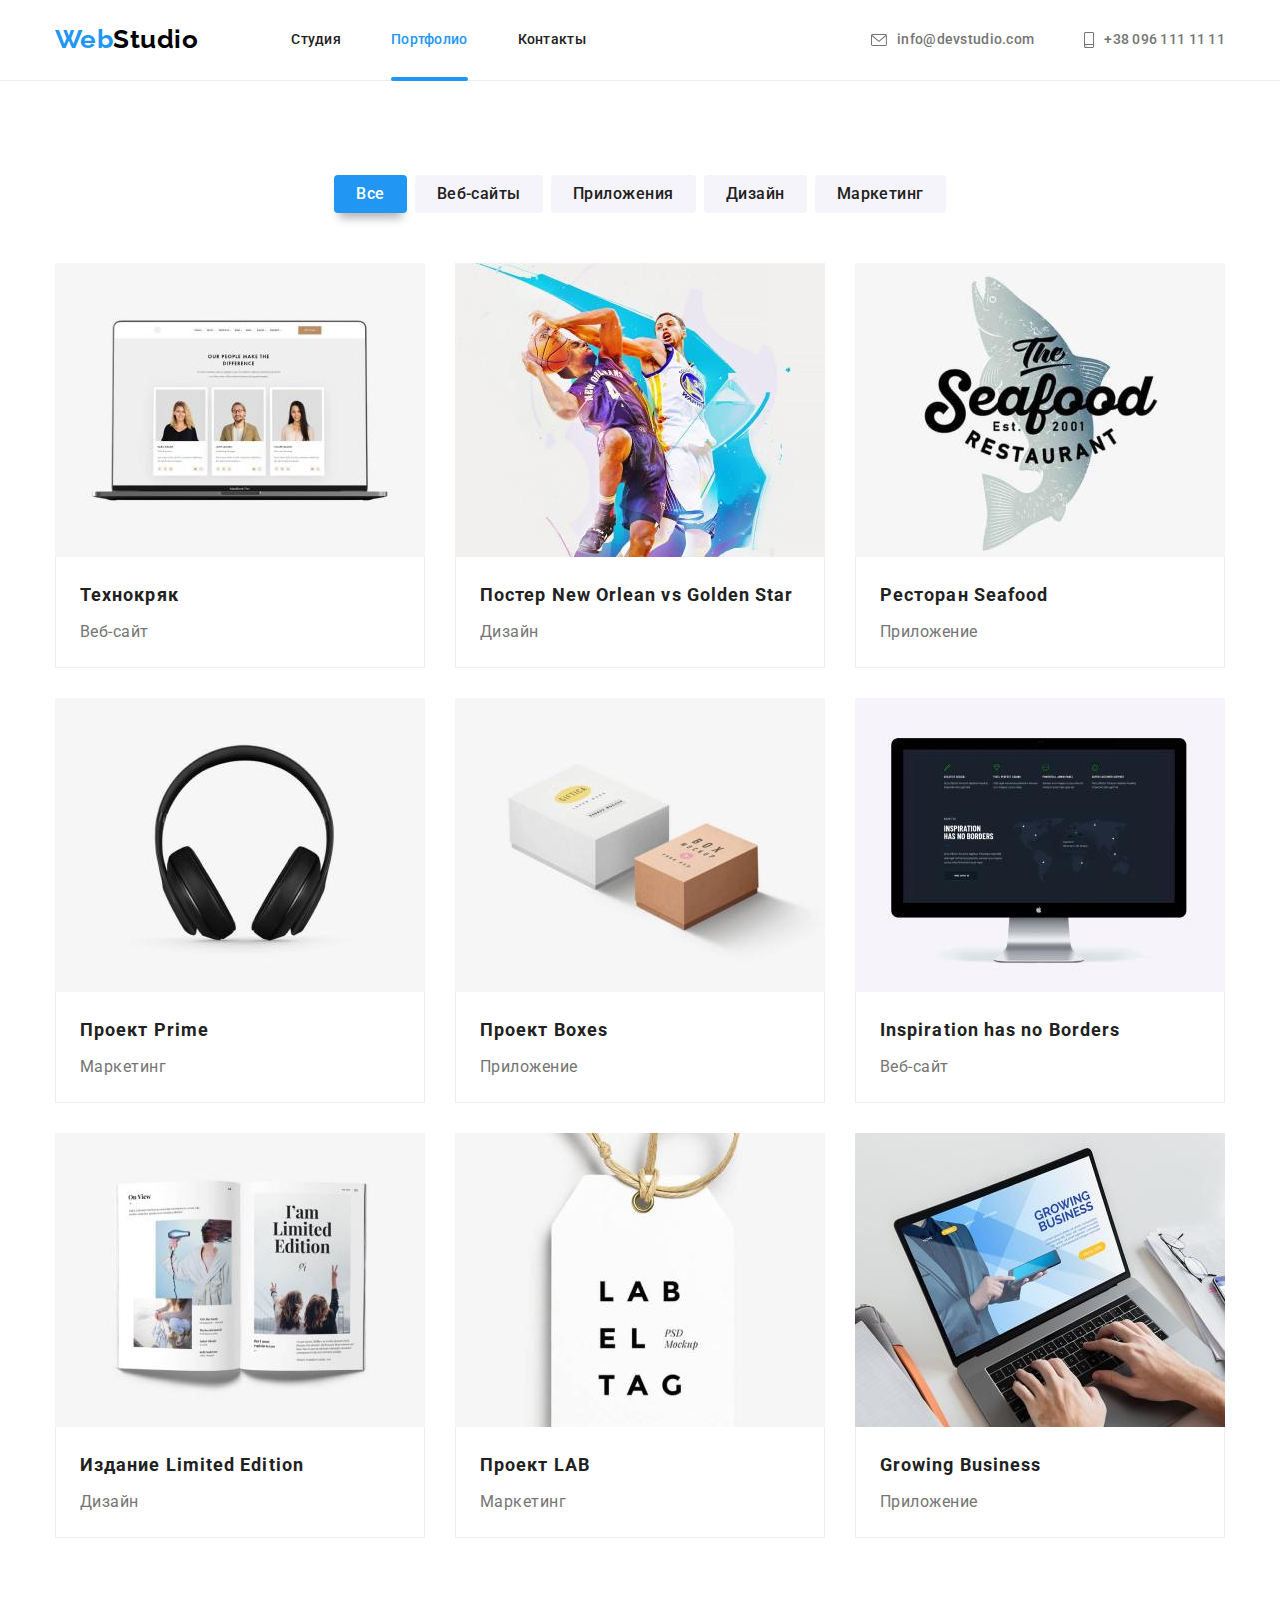
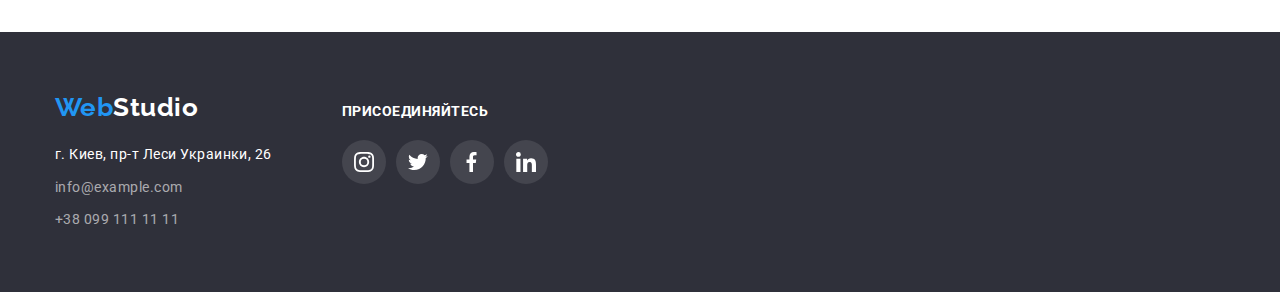
==== portfolio.html @ deb9dfd9 "№6-ДЗ" ====
<!DOCTYPE html>
<html lang="ru">
<head>
    <meta charset="UTF-8">
    <meta http-equiv="X-UA-Compatible" content="IE=edge">
    <meta name="viewport" content="width=device-width, initial-scale=1.0">
    <title>Портфолио</title>
    <link rel="preconnect" href="https://fonts.googleapis.com">
    <link rel="preconnect" href="https://fonts.gstatic.com" crossorigin>
    <link 
        href="https://fonts.googleapis.com/css2?family=Raleway:wght@700&family=Roboto:wght@400;500;700;900&display=swap"
        rel="stylesheet">
    <link rel="stylesheet" href="https://cdnjs.cloudflare.com/ajax/libs/modern-normalize/1.1.0/modern-normalize.min.css">     
    <link rel="stylesheet" href="./css/styles.css">
</head>
<body>
    <!--1 блок - логотип, посилання-->
    
    <header class="header">
        <div class="container header-container">
            <nav class="header-navigation">
                <a class="header-logo link" href="/"><span class="colortext-web"> Web</span>Studio</a>
                <ul class="header-list list">
                    <li class="header-item"><a href="./index.html" class="header-link link">Студия</a></li>
                    <li class="header-item"><a href="./portfolio.html" class="header-link link current">Портфолио</a></li>
                    <li class="header-item"><a href="/" class="header-link link">Контакты</a></li>
                </ul>
            </nav>
        <div class="header-tel-mail">
            <ul class="header-list list">
                <li class="header-item icon">
                    <a href="mailto:info@devstudio.com" class="header-mail link">
                        <svg class="header-icon" width="16px" height="12px">
                            <use href="./images/sprite.svg#icon-envelope" class="envelop"></use>
                        </svg> info@devstudio.com</a>
                </li>
                <li class="header-item icon">
                    <a href="tel:+380961111111" class="header-tel link">
                        <svg class="header-icon" width="10px" height="16px">
                            <use href="./images/sprite.svg#icon-smartphone"></use>
                        </svg>+38 096 111 11 11</a>
                </li>
            </ul>
        </div>
        </div>
    </header>
    

    <!-- основний блок -->
    <main class="main">
        <section class="mainhero section"> 
            <div class="container">
            <h1 hidden>НАБОР ПРОЕКТОВ</h1>
                <ul class="mainhero-listbtn list">
                    <li class="mainhero-item"><button class="mainhero-btn current" type="button">Все</button></li>
                    <li class="mainhero-item"><button class="mainhero-btn" type="button">Веб-сайты</button></li>
                    <li class="mainhero-item"><button class="mainhero-btn" type="button">Приложения</button></li>
                    <li class="mainhero-item"><button class="mainhero-btn" type="button">Дизайн</button></li>
                    <li class="mainhero-item"><button class="mainhero-btn" type="button">Маркетинг</button></li>
                </ul>
            <ul class="mainhero-list list">
                <li  class="mainhero-pictures "><a href="" class="mainhero-card link">
                    <div class="mainhero-animation">
                        <img src="./images/3-img1.jpg" alt="Технокряк" width="370" height="294">
                        <p class="mainhero-lorem-text">Технокряк это современная площадка распространения коронавируса. Компании используют эту платформу для цифрового
                        шпионажа и атак на защищённые сервера конкурентов.</p>
                    </div>
                    <div class="mainhero-name">
                        <h2 class="mainhero-title">Технокряк</h2>
                        <p class="mainhero-text">Веб-сайт</p>
                    </div></a>
                </li>
                <li class="mainhero-pictures"><a href="" class="mainhero-card link">
                   <div class="mainhero-animation">
                        <img src="./images/3-img2.jpg" alt="Игра в баскетбол" width="370" height="294">
                        <p class="mainhero-lorem-text">Технокряк это современная площадка распространения коронавируса. Компании используют эту платформу для цифрового
                        шпионажа и атак на защищённые сервера конкурентов.</p>
                    </div>
                    <div class="mainhero-name">
                        <h2 class="mainhero-title" lang="en">Постер New Orlean vs Golden Star</h2>
                        <p class="mainhero-text">Дизайн</p>
                    </div></a>
                </li>
                <li class="mainhero-pictures"><a href="" class="mainhero-card link">
                    <div class="mainhero-animation">
                        <img src="./images/3-img3.jpg" alt="логотип ресторана" width="370" height="294">
                          <p class="mainhero-lorem-text">Технокряк это современная площадка распространения коронавируса. Компании используют эту платформу для цифрового
                        шпионажа и атак на защищённые сервера конкурентов.</p>
                        </div>
                    <div class="mainhero-name">
                        <h2 class="mainhero-title" lang="en">Ресторан Seafood</h2>
                        <p class="mainhero-text">Приложение</p>
                    </div></a>
                </li>
                <li class="mainhero-pictures"><a href="" class="mainhero-card link">
                   <div class="mainhero-animation">
                    <img src="./images/3-img4.jpg" alt="Наушники" width="370" height="294">
                    <p class="mainhero-lorem-text">Технокряк это современная площадка распространения коронавируса. Компании используют эту
                        платформу для цифрового шпионажа и атак на защищённые сервера конкурентов.</p>
                </div>
                    <div class="mainhero-name">
                        <h2 class="mainhero-title" lang="en">Проект Prime</h2>
                        <p class="mainhero-text">Маркетинг</p>
                    </div></a>
                </li>
                <li class="mainhero-pictures"><a href="" class="mainhero-card link">
                   <div class="mainhero-animation">
                        <img src="./images/3-img5.jpg" alt="две коробки" width="370" height="294">
                        <p class="mainhero-lorem-text">Технокряк это современная площадка распространения коронавируса. Компании используют эту платформу для цифрового
                        шпионажа и атак на защищённые сервера конкурентов.</p>
                    </div>
                    <div class="mainhero-name">
                        <h2 class="mainhero-title" lang="en">Проект Boxes</h2>
                        <p class="mainhero-text">Приложение</p>
                    </div></a>
                </li>
                <li class="mainhero-pictures"><a href="" class="mainhero-card link">
                   <div class="mainhero-animation">
                        <img src="./images/3-img6.jpg" alt="екран компьютера" width="370" height="294">
                        <p class="mainhero-lorem-text">Технокряк это современная площадка распространения коронавируса. Компании используют эту платформу для цифрового
                        шпионажа и атак на защищённые сервера конкурентов.</p>
                    </div>
                    <div class="mainhero-name">
                        <h2 class="mainhero-title" lang="en">Inspiration has no Borders</h2>
                        <p class="mainhero-text">Веб-сайт</p>
                    </div></a>
                </li>
                <li class="mainhero-pictures"><a href="" class="mainhero-card link">
                   <div class="mainhero-animation">
                        <img src="./images/3-img7.jpg" alt="книга" width="370" height="294">
                        <p class="mainhero-lorem-text">Технокряк это современная площадка распространения коронавируса. Компании используют эту платформу для цифрового
                        шпионажа и атак на защищённые сервера конкурентов.</p>
                    </div>
                    <div class="mainhero-name">
                        <h2 class="mainhero-title" lang="en">Издание Limited Edition</h2>
                        <p class="mainhero-text">Дизайн</p>
                    </div></a>
                </li>
                <li class="mainhero-pictures"><a href="" class="mainhero-card link">
                   <div class="mainhero-animation">
                        <img src="./images/3-img8.jpg" alt="логотип проекта" width="370" height="294">
                        <p class="mainhero-lorem-text">Технокряк это современная площадка распространения коронавируса. Компании используют эту платформу для цифрового
                        шпионажа и атак на защищённые сервера конкурентов.</p>
                    </div>
                    <div class="mainhero-name">
                        <h2 class="mainhero-title" lang="en">Проект LAB</h2>
                        <p class="mainhero-text">Маркетинг</p>
                    </div></a>
                </li>
                <li class="mainhero-pictures"><a href="" class="mainhero-card link">
                   <div class="mainhero-animation">
                        <img src="./images/3-img9.jpg" alt="работа за ноутбуком" width="370" height="294">
                        <p class="mainhero-lorem-text">Технокряк это современная площадка распространения коронавируса. Компании используют эту платформу для цифрового
                        шпионажа и атак на защищённые сервера конкурентов.</p>
                    </div>
                    <div class="mainhero-name">
                        <h2 class="mainhero-title" lang="en">Growing Business</h2>
                        <p class="mainhero-text">Приложение</p>
                    </div></a>
                </li>
            </ul>
            </div>
        </section>
    </main>

    <!--Подвал-->
<footer class="footer">
    <div class="container pulse">
        <div class="footer-boxlogo">
            <a class="footer-logo link" href="/"><span class="colortext-web"> Web</span>Studio</a>
            <address class="footer-adress">
                <ul class="footer-list list">
                    <li class="footer-item link"><a href="https://goo.gl/maps/DAEXvJHMG6pkdcDC8" target="_blank"
                            rel="noopener noreferrer" class="footer-map link">г. Киев, пр-т Леси Украинки, 26</a></li>
                    <li class="footer-item link"><a href="mailto:info@example.com"
                            class="footer-mail link">info@example.com</a></li>
                    <li class="footer-item link"><a href="tel:+380991111111" class="footer-tel link">+38 099 111 11
                            11</a></li>
                </ul>
            </address>
        </div>
        <div class="footer-icon">
            <p class="footer-third-title">ПРИСОЕДИНЯЙТЕСЬ</p>
            <ul class="footer-list-icon list">
                <li class="footer-item-icon "><a href="" class="footer-social">
                    <svg class="social-icon" width="20px" height="20px">
                        <use href="./images/sprite.svg#icon-instagram-2"></use>
                  </svg></a>
                </li>
                <li class="footer-item-icon "><a href="" class="footer-social">
                     <svg class="social-icon" width="20px" height="20px">
                        <use href="./images/sprite.svg#icon-twitter"></use>
                      </svg></a>
                </li>
                <li class="footer-item-icon "><a href="" class="footer-social">
                     <svg class="social-icon" width="20px" height="20px">
                        <use href="./images/sprite.svg#icon-facebook"></use>
                     </svg></a>
                  </li>
                 <li class=" footer-item-icon "><a href="" class=" footer-social">
                      <svg class="social-icon" width="20px" height="20px">
                        <use href="./images/sprite.svg#icon-linkedin-1"></use>
                    </svg></a>
                </li>
            </ul>
        </div>
    </div>
</footer>
</body>
</html>
---- css/styles.css ----
html {
  box-sizing: border-box;
}
*,
*::after,
*::before {
  box-sizing: inherit;
}

:root {
  --white-color: #ffffff;
  --white-light-color: #f5f4fa;
  --white-middle-color: 1px solid #eeeeee;

  --black-color: #000000;
  --black-light-color: #212121;
  --black-shadow-color: rgba(0, 0, 0, 0.15);
  --black-blue-color: #2f303a;

  --grey-color: #757575;
  --grey-light-color: rgba(255, 255, 255, 0.6);
  --grey-muddy-color: rgba(175, 177, 184, 1);
  --grey-black-color: 0px 1px 3px rgba(0, 0, 0, 0.12),
    0px 1px 1px rgba(0, 0, 0, 0.14), 0px 2px 1px rgba(0, 0, 0, 0.2);
  --grey-middle-color: 1px solid #ececec;
  --grey-html-color: #e5e5e5;

  --blue-light-color: #2196f3;
}

body {
  margin: auto;
  font-family: "Roboto", sans-serif;
  letter-spacing: 0.03em;
  background-color: var(--white-color);
  color: var(--grey-color);
}

h1,
h2,
h3,
h4,
h5,
h6,
p {
  margin: 0px;
}
ul {
  margin: 0px;
  padding: 0px;
}
img {
  display: block;
  max-width: 100%;
  height: auto;
}

.container {
  margin-left: auto;
  margin-right: auto;
  width: 1200px;
  padding-left: 15px;
  padding-right: 15px;
}
.section {
  padding-top: 94px;
  padding-bottom: 94px;
}
.list {
  padding: 0px;
  margin: 0px;
  list-style: none;
}

.link {
  text-decoration: none;
}

/*-----1 блок - логотип, посилання------*/
.header {
  margin-left: auto;
  margin-right: auto;
  border-bottom: var(--grey-middle-color);
}

.header-logo,
.footer-logo {
  font-family: "Raleway", sans-serif;
  font-style: normal;
  font-weight: 700;
  font-size: 26px;
  line-height: 1.19;
}

.header-logo {
  display: inline-block;
  padding-top: 24px;
  padding-bottom: 25px;
  margin-right: 93px;
  color: var(--black-color);
}

.header-item {
  margin-right: 50px;
}
.header-item:last-child {
  margin-right: 0px;
}
.colortext-web {
  color: var(--blue-light-color);
}
.header-navigation {
  display: flex;
  align-items: center;
}
.header-list {
  display: flex;
  align-items: center;
}
.header-container {
  display: flex;
  align-items: center;
}
.header-tel-mail {
  margin-left: auto;
}
.header-link {
  display: inline-block;
  padding-top: 32px;
  padding-bottom: 32px;
  font-weight: 500;
  font-size: 14px;
  line-height: 1.14;
  letter-spacing: 0.02em;
  color: var(--black-light-color);
  transition-property: color;
  transition-duration: 250ms;
  transition-timing-function: cubic-bezier(0.4, 0, 0.2, 1);
}
.header-icon {
  margin-right: 10px;
  fill: currentColor;
}
.icon:hover,
.icon:focus {
  fill: var(--blue-light-color);
}

.header-mail {
  display: flex;
  align-items: center;
}

.header-mail,
.header-tel {
  display: flex;
  padding-top: 32px;
  padding-bottom: 32px;
  font-weight: 500;
  font-size: 14px;
  line-height: 1.14;
  letter-spacing: 0.02em;
  color: var(--grey-color);
  transition-property: color;
  transition-duration: 250ms;
  transition-timing-function: cubic-bezier(0.4, 0, 0.2, 1);
}
.header-link:hover,
.header-link:focus,
.header-mail:hover,
.header-mail:focus,
.header-tel:hover,
.header-tel:focus,
.footer-map:hover,
.footer-map:focus,
.footer-mail:hover,
.footer-mail:focus,
.footer-tel:hover,
.footer-tel:focus {
  color: var(--blue-light-color);
}

.header-link {
  position: relative;
}
.header-link.current {
  color: var(--blue-light-color);
}
.header-link.current::after {
  transform: scale(1);
  background: var(--blue-light-color);
}
.header-link::after {
  content: "";
  position: absolute;
  width: 100%;
  height: 4px;
  left: 0;
  bottom: -1px;
  background: 0;
  border-radius: 2px;
  transform: scale(0);

  transition-property: background, transform;
  transition-duration: 250ms;
  transition-timing-function: cubic-bezier(0.4, 0, 0.2, 1);
}
.header-link:hover::after {
  transform: scale(1);
  background: var(--blue-light-color);
}
/*----------Oсновний блок------------*/
.hero {
  text-align: center;
}
.hero-title {
  margin-left: auto;
  margin-right: auto;
  margin-bottom: 30px;
  width: 696px;
  height: 120px;
  font-weight: 900;
  font-size: 44px;
  line-height: 1.36;
  letter-spacing: 0.06em;
  text-transform: uppercase;
  color: var(--white-color);
}
.hero-btn {
  display: inline-block;
  padding: 10px 32px;
  font-weight: 500;
  font-size: 16px;
  line-height: 1.87;
  align-items: center;
  letter-spacing: 0.06em;
  color: var(--white-color);
  background: var(--blue-light-color);
  border: 0px;
  border-radius: 4px;

  transition-property: background, box-shadow;
  transition-duration: 250ms;
  transition-timing-function: cubic-bezier(0.4, 0, 0.2, 1);
}
.hero-btn:hover,
.hero-btn:focus {
  background: rgb(29, 125, 204);
  box-shadow: 0px 4px 4px rgba(0, 0, 0, 0.15);
}

.hero-btn,
.mainhero-btn,
.modal-exit {
  cursor: pointer;
}

.hero {
  max-width: 1600px;
  height: 600px;
  padding-top: 200px;
  padding-bottom: 200px;
  margin-left: auto;
  margin-right: auto;
  margin-bottom: 0px;
  background-color: var(--black-blue-color);
  background-image: linear-gradient(
      to right,
      rgba(47, 48, 58, 0.4),
      rgba(47, 48, 58, 0.4)
    ),
    url(../images/0-Img0.jpg);
  background-repeat: no-repeat;
  background-position: center;
}

/*-------опис якостей------*/

/*.feature-title {
  font-weight: 700;
  font-size: 36px;
  line-height: 1.17;
  text-align: center;
  letter-spacing: 0.03em;
  color: var(--black-light-color);
}*/

.feature-list {
  display: flex;
}
.feature-item:not(:last-child) {
  margin-right: 30px;
}
.feature-third-title {
  margin-bottom: 10px;
  font-weight: 700;
  font-size: 14px;
  line-height: 1.14;
  text-transform: uppercase;
  color: var(--black-light-color);
}

.feature-text {
  width: 270px;
  height: 75px;
  font-weight: 400;
  font-size: 14px;
  line-height: 1.71;
  color: var(--grey-color);
}
.image-section {
  height: 120px;
  margin-bottom: 30px;
  display: flex;
  justify-content: center;
  align-items: center;
  background: var(--white-light-color);
  box-sizing: border-box;
  border-radius: 4px;
}

/*------ABOUT----*/
.about {
  padding-top: 0px;
}
.about-list {
  display: flex;
}
.about-item {
  margin-right: 30px;
}
.about-position {
  position: relative;
}
.about-position::before {
  display: inline-block;
  position: absolute;
  content: "";
  width: 100%;
  height: 70px;
  bottom: 0;
  background: rgba(47, 48, 58, 0.8);
}
.about-item-text1,
.about-item-text2,
.about-item-text3 {
  position: absolute;
  bottom: 27px;
  font-weight: 700;
  font-size: 14px;
  line-height: 16px;
  letter-spacing: 0.03em;
  color: var(--white-color);
  opacity: 1;
}
.about-item-text1 {
  left: 83px;
}
.about-item-text2 {
  left: 86px;
}
.about-item-text3 {
  left: 91px;
}

.about-item:last-child {
  margin-right: 0px;
}
.about-title {
  margin-bottom: 50px;
  font-weight: 700px;
  font-size: 36px;
  line-height: 1.17;
  text-align: center;
  color: var(--black-light-color);
}

/*---TEAM----*/
.team {
  padding-top: 94px;
  padding-bottom: 94px;
  background-color: var(--white-light-color);
}
.team-list {
  display: flex;
}

.team-item {
  margin-right: 30px;
}
.team-item:last-child {
  margin-right: 0px;
}
.team-item-icon {
  margin-right: 10px;
}
.team-item-icon:last-child {
  margin-right: 0px;
}
.team-title {
  margin-bottom: 50px;
  font-weight: 700;
  font-size: 36px;
  line-height: 1.17;
  text-align: center;
  color: var(--black-light-color);
}
.team-third-title {
  margin-bottom: 10px;
  font-weight: 500;
  font-size: 16px;
  line-height: 1.18;
  text-align: center;
  color: var(--black-light-color);
}
.team-text {
  margin-bottom: 16px;
  font-weight: 400;
  font-size: 16px;
  line-height: 1.18;
  text-align: center;
  color: var(--grey-color);
}

.team-item {
  width: 270px;
  top: 1635px;
  background-color: var(--white-color);
  box-shadow: var(--grey-black-color);
  border-radius: 0px 0px 4px 4px;
}
.team-name {
  padding: 30px 32px;
}
.team-list-icon {
  display: flex;
  justify-content: center;
}
.social {
  height: 44px;
  width: 44px;
  margin-right: 10px;
  display: flex;
  justify-content: center;
  align-items: center;
  border-radius: 50%;
  background: 0;
  color: var(--grey-muddy-color);

  fill: currentColor;

  transition-property: color, background;
  transition-duration: 250ms;
  transition-timing-function: cubic-bezier(0.4, 0, 0.2, 1);
}
.social:last-child {
  margin-right: 0px;
}
.social:hover,
.social:focus {
  color: var(--white-color);
  background: var(--blue-light-color);
}

/*----Клиент-----*/
.client {
  padding-top: 94px;
  padding-bottom: 94px;
}
.client-title {
  margin-bottom: 50px;
  font-weight: 700;
  font-size: 36px;
  line-height: 1.17;
  text-align: center;
  color: var(--black-light-color);
}
.client-list {
  display: flex;
  align-items: center;
}
.client-item {
  margin-right: 30px;
}
.client-item:last-child {
  margin-right: 0px;
}
.client-link {
  width: 170px;
  height: 92px;
  display: flex;
  justify-content: center;
  align-items: center;
  border: 1px solid #afb1b8;
  box-sizing: border-box;
  border-radius: 4px;
  color: var(--grey-muddy-color);
  fill: currentColor;

  transition-property: color, border;
  transition-duration: 250ms;
  transition-timing-function: cubic-bezier(0.4, 0, 0.2, 1);
}

.client-link:hover,
.client-link:focus {
  color: var(--blue-light-color);
  border: 1px solid #2196f3;
}

/*----------FOOTER-------*/
.footer-adress {
  margin-top: 20px;
}
.footer-logo {
  color: var(--white-color);
}
.footer-map {
  display: inline-block;
  font-style: normal;
  font-weight: normal;
  font-size: 14px;
  line-height: 1.71;
  color: var(--white-color);

  transition-property: color;
  transition-duration: 950ms;
  transition-timing-function: cubic-bezier(0.4, 0, 0.2, 1);
}

.footer-item {
  margin-bottom: 9px;
}
.footer-item:last-child {
  margin-bottom: 0px;
}

.footer-mail,
.footer-tel {
  display: inline-block;
  font-style: normal;
  font-weight: normal;
  font-size: 14px;
  line-height: 1.71;
  color: var(--grey-light-color);

  transition-property: color;
  transition-duration: 950ms;
  transition-timing-function: cubic-bezier(0.4, 0, 0.2, 1);
}
.footer {
  padding-top: 60px;
  padding-bottom: 60px;
  margin-left: auto;
  margin-right: auto;
  background-color: var(--black-blue-color);
}
.pulse {
  display: flex;
  align-items: baseline;
}
.footer-boxlogo {
  margin-right: 70px;
}

.footer-third-title {
  margin-bottom: 20px;
  font-weight: 700;
  font-size: 14px;
  line-height: 1.14;
  color: var(--white-color);
}

.footer-list-icon {
  display: flex;
}
.footer-item-icon {
  margin-right: 10px;
}

.footer-social {
  height: 44px;
  width: 44px;
  display: flex;
  justify-content: center;
  align-items: center;
  border-radius: 50%;
  background: rgba(255, 255, 255, 0.1);
  color: var(--white-color);
  fill: currentColor;

  transition-property: background;
  transition-duration: 250ms;
  transition-timing-function: cubic-bezier(0.4, 0, 0.2, 1);
}
.footer-item-icon:last-child {
  margin-right: 0px;
}

.footer-social:hover,
.footer-social:focus {
  background: var(--blue-light-color);
}
/*---------ПОРТФОЛИО-MAIN--------------*/

/*-------BUTTON--------*/

.mainhero-listbtn {
  display: flex;
  justify-content: center;
  margin-bottom: 50px;
}
.mainhero-item {
  margin-right: 8px;
}
.mainhero-item:last-child {
  margin-right: 0px;
}

.mainhero-btn {
  display: inline-block;
  padding: 6px 22px;
  font-family: "Roboto", sans-serif;
  font-style: normal;
  font-weight: 500;
  font-size: 16px;
  line-height: 1.62;
  text-align: center;
  letter-spacing: 0.03em;
  color: var(--black-light-color);
  background-color: var(--white-light-color);
  border: 0px;
  border-radius: 4px;
  box-shadow: 0;

  transition-property: background-color, color, box-shadow;
  transition-duration: 250ms;
  transition-timing-function: cubic-bezier(0.4, 0, 0.2, 1);
}

.mainhero-btn:hover,
.mainhero-btn:focus {
  color: var(--white-color);
  background-color: var(--blue-light-color);
  box-shadow: 0 10px 10px -5px rgba(0, 0, 0, 0.3);
}
.mainhero-btn.current {
  color: var(--white-color);
  background-color: var(--blue-light-color);
  box-shadow: 0 10px 10px -5px rgba(0, 0, 0, 0.3);
}
/*----PICTURES----*/

.mainhero-list {
  display: flex;
  flex-wrap: wrap;
}

.mainhero-pictures {
  width: 370px;
  margin-right: 30px;
  margin-bottom: 30px;
}
.mainhero-pictures:nth-last-child(-n + 3) {
  margin-bottom: 0px;
}
.mainhero-pictures:nth-child(3n) {
  margin-right: 0px;
}
.mainhero-card:hover,
.mainhero-card:focus {
  box-shadow: 0px 1px 1px rgba(0, 0, 0, 0.12), 0px 4px 4px rgba(0, 0, 0, 0.06),
    1px 4px 6px rgba(0, 0, 0, 0.16);
}
.mainhero-card {
  display: block;
  overflow: hidden;
  box-shadow: 0;

  transition-property: box-shadow;
  transition-duration: 750ms;
  transition-timing-function: cubic-bezier(0.4, 0, 0.2, 1);
}

.mainhero-card:hover ::before,
.mainhero-card:focus ::before {
  transform: translatey(calc(0%));
  background-color: rgba(33, 150, 243, 0.9);
}
.mainhero-card:hover .mainhero-lorem-text,
.mainhero-card:focus .mainhero-lorem-text {
  transform: translatey(calc(0%));
  color: var(--white-color);
}

.mainhero-animation {
  position: relative;
  overflow: hidden;
}
.mainhero-animation::before {
  display: inline-block;
  position: absolute;
  content: "";
  width: 100%;
  height: 100%;
  transform: translatey(300px);

  transition-property: background-color, transform;
  transition-duration: 750ms;
  transition-timing-function: cubic-bezier(0.4, 0, 0.2, 1);
}
.mainhero-lorem-text {
  position: absolute;
  top: 63px;
  left: 24px;
  right: 24px;
  font-size: 18px;
  line-height: 28px;
  letter-spacing: 0.03em;
  transform: translatey(300px);

  transition-property: transform, color;
  transition-duration: 750ms;
  transition-timing-function: cubic-bezier(0.4, 0, 0.2, 1);
}
.mainhero-name {
  padding: 20px 24px;
  border: var(--white-middle-color);
  border-top: 0px;
}
.mainhero-title {
  margin-bottom: 4px;
  font-weight: 700;
  font-size: 18px;
  line-height: 2;
  letter-spacing: 0.06em;
  color: var(--black-light-color);
}
.mainhero-text {
  font-size: 16px;
  line-height: 1.87;
  color: var(--grey-color);
}

/*----Модальное ОКНО----*/
.backdrop.is-hidden {
  visibility: inherit;
  opacity: 0;
  pointer-events: none;
}
.backdrop {
  position: fixed;
  top: 0px;
  left: 0px;
  width: 100%;
  height: 100%;
  background: rgba(47, 48, 58, 0.8);

  opacity: 1;

  transition-property: opasity;
  transition-duration: 5s;
  transition-timing-function: cubic-bezier(0.4, 0, 0.2, 1);
}

.modal {
  position: absolute;
  top: 50%;
  left: 50%;

  min-width: 528px;
  min-height: 581px;
  background: var(--white-color);
  box-shadow: 0px 1px 3px rgba(0, 0, 0, 0.12), 0px 1px 1px rgba(0, 0, 0, 0.14),
    0px 2px 1px rgba(0, 0, 0, 0.2);
  border-radius: 4px;
  transform: translate(-50%, -50%) scale(1);

  transition-property: transform;
  transition-duration: 750ms;
  transition-timing-function: cubic-bezier(0.4, 0, 0.2, 1);
}
.backdrop.is-hidden .modal {
  transform: translate(-50%, -50%) scale(0);
}

.modal-exit {
  position: absolute;
  top: 8px;
  right: 8px;
  height: 30px;
  width: 30px;
  display: flex;
  justify-content: center;
  align-items: center;
  border-radius: 50%;
  background: var(--white-color);
  border: 1px solid rgba(0, 0, 0, 0.1);
}
/*-----------DONE----------------*/
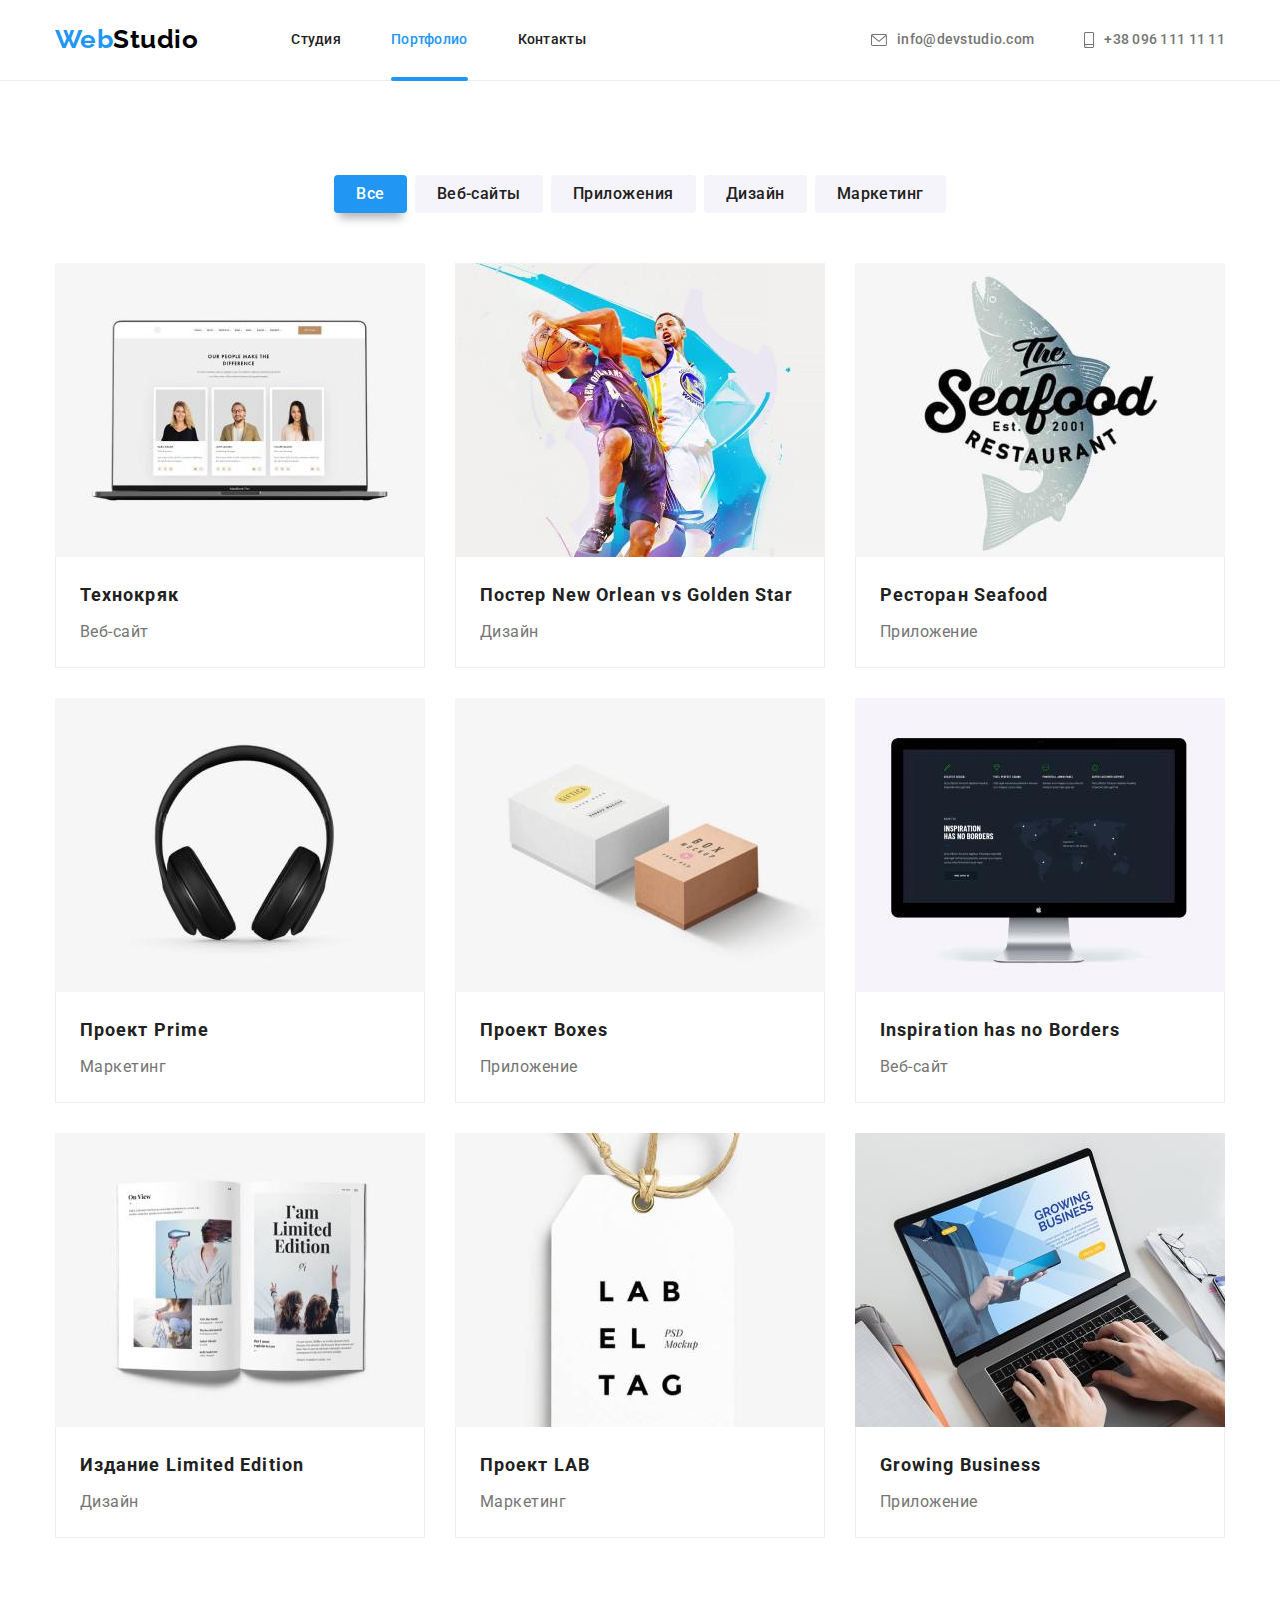
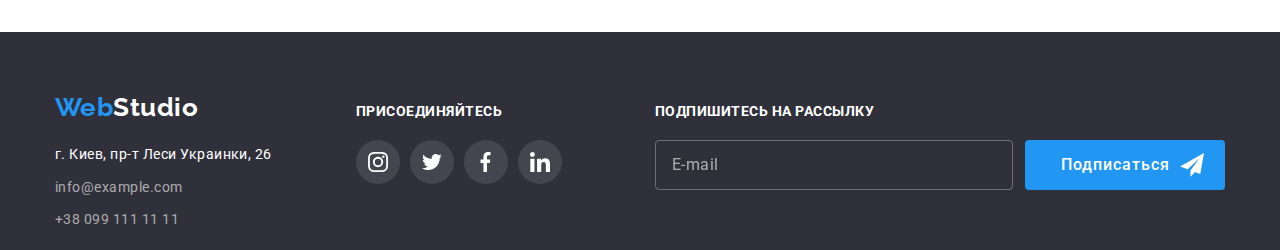
==== commit afda3465: "№6-ДЗ" ====
--- a/portfolio.html
+++ b/portfolio.html
@@ -163,48 +163,61 @@
         </section>
     </main>
 
-    <!--Подвал-->
-<footer class="footer">
-    <div class="container pulse">
-        <div class="footer-boxlogo">
-            <a class="footer-logo link" href="/"><span class="colortext-web"> Web</span>Studio</a>
-            <address class="footer-adress">
-                <ul class="footer-list list">
-                    <li class="footer-item link"><a href="https://goo.gl/maps/DAEXvJHMG6pkdcDC8" target="_blank"
-                            rel="noopener noreferrer" class="footer-map link">г. Киев, пр-т Леси Украинки, 26</a></li>
-                    <li class="footer-item link"><a href="mailto:info@example.com"
-                            class="footer-mail link">info@example.com</a></li>
-                    <li class="footer-item link"><a href="tel:+380991111111" class="footer-tel link">+38 099 111 11
-                            11</a></li>
+ <!--Подвал-->
+    <footer class="footer">
+        <div class="container pulse">
+            <div class="footer-boxlogo">
+                <a class="footer-logo link" href="/"><span class="colortext-web"> Web</span>Studio</a>
+                <address class="footer-adress">
+                    <ul class="footer-list list">
+                        <li class="footer-item link"><a href="https://goo.gl/maps/DAEXvJHMG6pkdcDC8" target="_blank"
+                                rel="noopener noreferrer" class="footer-map link">г. Киев, пр-т Леси Украинки, 26</a></li>
+                        <li class="footer-item link"><a href="mailto:info@example.com"
+                                class="footer-mail link">info@example.com</a></li>
+                        <li class="footer-item link"><a href="tel:+380991111111" class="footer-tel link">+38 099 111 11
+                                11</a></li>
+                    </ul>
+                </address>
+            </div>
+            <div class="footer-icon">
+                <p class="footer-third-title">ПРИСОЕДИНЯЙТЕСЬ</p>
+                <ul class="footer-list-icon list">
+                    <li class="footer-item-icon "><a href="" class="footer-social">
+                            <svg class="social-icon" width="20px" height="20px">
+                                <use href="./images/sprite.svg#icon-instagram-2"></use>
+                            </svg></a>
+                    </li>
+                    <li class="footer-item-icon "><a href="" class="footer-social">
+                            <svg class="social-icon" width="20px" height="20px">
+                                <use href="./images/sprite.svg#icon-twitter"></use>
+                            </svg></a>
+                    </li>
+                    <li class="footer-item-icon "><a href="" class="footer-social">
+                            <svg class="social-icon" width="20px" height="20px">
+                                <use href="./images/sprite.svg#icon-facebook"></use>
+                            </svg></a>
+                    </li>
+                    <li class="footer-item-icon "><a href="" class="footer-social">
+                            <svg class="social-icon" width="20px" height="20px">
+                                <use href="./images/sprite.svg#icon-linkedin-1"></use>
+                            </svg></a>
+                    </li>
                 </ul>
-            </address>
+            </div>
+            <div class="footer-subscrip">
+                <p class="footer-third-title">ПОДПИШИТЕСЬ НА РАССЫЛКУ</p>
+                <form class="footer-js-form">
+                    <label for="mail"></label>
+                    <input class="input-subscrip" type="email" name="mail" placeholder="E-mail" id="mail">
+    
+                    <button class="btn-subscript" type="submit">Подписаться
+                        <svg class="send-icon" width="24px" height="24px">
+                            <use href="./images/icons.svg#icon-icon-send"></use>
+                        </svg>
+                    </button>
+                </form>
+            </div>
         </div>
-        <div class="footer-icon">
-            <p class="footer-third-title">ПРИСОЕДИНЯЙТЕСЬ</p>
-            <ul class="footer-list-icon list">
-                <li class="footer-item-icon "><a href="" class="footer-social">
-                    <svg class="social-icon" width="20px" height="20px">
-                        <use href="./images/sprite.svg#icon-instagram-2"></use>
-                  </svg></a>
-                </li>
-                <li class="footer-item-icon "><a href="" class="footer-social">
-                     <svg class="social-icon" width="20px" height="20px">
-                        <use href="./images/sprite.svg#icon-twitter"></use>
-                      </svg></a>
-                </li>
-                <li class="footer-item-icon "><a href="" class="footer-social">
-                     <svg class="social-icon" width="20px" height="20px">
-                        <use href="./images/sprite.svg#icon-facebook"></use>
-                     </svg></a>
-                  </li>
-                 <li class=" footer-item-icon "><a href="" class=" footer-social">
-                      <svg class="social-icon" width="20px" height="20px">
-                        <use href="./images/sprite.svg#icon-linkedin-1"></use>
-                    </svg></a>
-                </li>
-            </ul>
-        </div>
-    </div>
-</footer>
+    </footer>
 </body>
 </html>--- a/css/styles.css
+++ b/css/styles.css
@@ -75,7 +75,13 @@
 .link {
   text-decoration: none;
 }
-
+.visually-hidden {
+  position: absolute;
+  clip: rect(0 0 0 0);
+  width: 1px;
+  height: 1px;
+  margin: -1px;
+}
 /*-----1 блок - логотип, посилання------*/
 .header {
   margin-left: auto;
@@ -228,11 +234,14 @@
 }
 .hero-btn {
   display: inline-block;
-  padding: 10px 32px;
+  width: 200px;
+  height: 50px;
+  justify-content: center;
+  align-items: center;
+  text-align: center;
   font-weight: 500;
   font-size: 16px;
   line-height: 1.87;
-  align-items: center;
   letter-spacing: 0.06em;
   color: var(--white-color);
   background: var(--blue-light-color);
@@ -251,7 +260,9 @@
 
 .hero-btn,
 .mainhero-btn,
-.modal-exit {
+.modal-exit,
+.btn-subscript,
+.btn-send {
   cursor: pointer;
 }
 
@@ -368,7 +379,7 @@
 }
 .about-title {
   margin-bottom: 50px;
-  font-weight: 700px;
+  font-weight: 700;
   font-size: 36px;
   line-height: 1.17;
   text-align: center;
@@ -560,6 +571,8 @@
   align-items: baseline;
 }
 .footer-boxlogo {
+  width: 231px;
+  height: 81px;
   margin-right: 70px;
 }
 
@@ -600,6 +613,80 @@
 .footer-social:hover,
 .footer-social:focus {
   background: var(--blue-light-color);
+}
+
+.footer-js-form {
+  display: flex;
+}
+.footer-js-form input::placeholder {
+  font-size: 16px;
+  line-height: 1.25;
+  letter-spacing: 0.03em;
+  color: rgba(255, 255, 255, 0.6);
+}
+.footer-icon {
+  width: 206px;
+  height: 80px;
+  margin-right: 93px;
+}
+
+.input-subscrip {
+  width: 358px;
+  height: 50px;
+  margin-right: 12px;
+  padding-left: 16px;
+  display: flex;
+  align-items: center;
+  font-size: 16px;
+  line-height: 1.25;
+  letter-spacing: 0.03em;
+  outline: none;
+  color: var(--white-color);
+  border: 1px solid rgba(255, 255, 255, 0.3);
+  box-sizing: border-box;
+  border-radius: 4px;
+  filter: drop-shadow(0px 4px 4px rgba(0, 0, 0, 0.15));
+  background-color: transparent;
+
+  transition-property: border-color;
+  transition-duration: 250ms;
+  transition-timing-function: cubic-bezier(0.4, 0, 0.2, 1);
+}
+
+.input-subscrip:hover,
+.input-subscrip:focus {
+  border-color: var(--blue-light-color);
+}
+
+.btn-subscript {
+  display: flex;
+  justify-content: center;
+  align-items: center;
+  padding-left: 36px;
+  padding-right: 21px;
+  font-weight: 500;
+  font-size: 16px;
+  line-height: 1.87;
+  letter-spacing: 0.06em;
+  color: var(--white-color);
+  background: var(--blue-light-color);
+  border: 0px;
+  border-radius: 4px;
+
+  transition-property: background, box-shadow;
+  transition-duration: 250ms;
+  transition-timing-function: cubic-bezier(0.4, 0, 0.2, 1);
+}
+.btn-subscript:hover,
+.btn-subscript:focus {
+  background: rgb(29, 125, 204);
+  box-shadow: 0px 4px 4px rgba(0, 0, 0, 0.15);
+}
+.send-icon {
+  margin-left: 10px;
+  color: var(--white-color);
+
+  fill: currentColor;
 }
 /*---------ПОРТФОЛИО-MAIN--------------*/
 
@@ -631,7 +718,6 @@
   background-color: var(--white-light-color);
   border: 0px;
   border-radius: 4px;
-  box-shadow: 0;
 
   transition-property: background-color, color, box-shadow;
   transition-duration: 250ms;
@@ -675,7 +761,6 @@
 .mainhero-card {
   display: block;
   overflow: hidden;
-  box-shadow: 0;
 
   transition-property: box-shadow;
   transition-duration: 750ms;
@@ -755,19 +840,18 @@
   width: 100%;
   height: 100%;
   background: rgba(47, 48, 58, 0.8);
-
   opacity: 1;
 
-  transition-property: opasity;
-  transition-duration: 5s;
+  transition-property: background;
+  transition-duration: 750ms;
   transition-timing-function: cubic-bezier(0.4, 0, 0.2, 1);
 }
 
 .modal {
   position: absolute;
+  padding: 40px;
   top: 50%;
   left: 50%;
-
   min-width: 528px;
   min-height: 581px;
   background: var(--white-color);
@@ -790,11 +874,211 @@
   right: 8px;
   height: 30px;
   width: 30px;
+  margin: 0;
   display: flex;
   justify-content: center;
   align-items: center;
   border-radius: 50%;
-  background: var(--white-color);
+  background: transparent;
   border: 1px solid rgba(0, 0, 0, 0.1);
+
+  transition-property: border-color;
+  transition-duration: 250ms;
+  transition-timing-function: cubic-bezier(0.4, 0, 0.2, 1);
+}
+.modal-exit:hover svg {
+  color: var(--blue-light-color);
+}
+.modal-exit:hover {
+  border-color: var(--blue-light-color);
+}
+
+.modal-icon {
+  color: var(--black-color);
+  fill: currentColor;
+
+  transition-property: color;
+  transition-duration: 250ms;
+  transition-timing-function: cubic-bezier(0.4, 0, 0.2, 1);
+}
+
+.form-title {
+  margin-bottom: 12px;
+  font-weight: 900;
+  font-size: 20px;
+  line-height: 1.15;
+  text-align: center;
+  letter-spacing: 0.03em;
+  color: var(--black-light-color);
+}
+
+.modal-js-form {
+  margin-bottom: 10px;
+}
+.label-form {
+  margin-bottom: 4px;
+  font-size: 12px;
+  line-height: 1.16;
+  letter-spacing: 0.01em;
+  color: var(--grey-color);
+}
+.modal-form {
+  position: relative;
+}
+.modal-form,
+.modal-subscrip,
+.icons-modal,
+.comment-box,
+.label-form {
+  cursor: pointer;
+}
+
+.modal-subscrip {
+  width: 100%;
+  height: 40px;
+  padding-left: 42px;
+  outline: none;
+  border: 1px solid rgba(33, 33, 33, 0.2);
+  border-radius: 4px;
+  background-color: transparent;
+}
+.modal-subscrip:focus + .icons-modal {
+  color: var(--blue-light-color);
+
+  transition-property: color;
+  transition-duration: 250ms;
+  transition-timing-function: cubic-bezier(0.4, 0, 0.2, 1);
+}
+.modal-subscrip:focus {
+  border-color: var(--blue-light-color);
+
+  transition-property: border-color;
+  transition-duration: 250ms;
+  transition-timing-function: cubic-bezier(0.4, 0, 0.2, 1);
+}
+
+.icons-modal {
+  position: absolute;
+  top: 11px;
+  left: 12px;
+  display: inline-block;
+  color: var(--black-color);
+  fill: currentColor;
+
+  transition-property: color;
+  transition-duration: 250ms;
+  transition-timing-function: cubic-bezier(0.4, 0, 0.2, 1);
+}
+
+.modal-textarea {
+  margin-bottom: 20px;
+}
+.comment-box {
+  resize: none;
+  width: 100%;
+  height: 120px;
+  padding: 12px 16px;
+  outline: none;
+  border: 1px solid rgba(33, 33, 33, 0.2);
+  box-sizing: border-box;
+  border-radius: 4px;
+
+  transition-property: border-color;
+  transition-duration: 250ms;
+  transition-timing-function: cubic-bezier(0.4, 0, 0.2, 1);
+}
+.comment-box:focus {
+  border-color: var(--blue-light-color);
+}
+.comment-box::placeholder {
+  font-size: 12px;
+  line-height: 14px;
+  letter-spacing: 0.01em;
+  color: rgba(117, 117, 117, 0.5);
+}
+.modal-checkbox {
+  margin-bottom: 30px;
+}
+
+.input-checkbox {
+  width: 16px;
+  height: 15px;
+  background: var(--black-light-color);
+}
+.label-checkbox {
+  display: flex;
+  justify-content: center;
+  align-items: center;
+  font-size: 14px;
+  line-height: 1.71;
+  letter-spacing: 0.03em;
+  color: var(--grey-color);
+}
+.check-text {
+  margin-left: 3px;
+  text-decoration-line: underline;
+  color: var(--blue-light-color);
+}
+.label-checkbox span {
+  width: 16px;
+  height: 15px;
+  margin-right: 8.38px;
+  border: 1px solid #212121;
+  border-radius: 2px;
+  display: flex;
+  justify-content: center;
+  align-items: center;
+}
+.icons-check {
+  color: var(--white-color);
+  fill: currentColor;
+}
+.input-checkbox:checked + .label-checkbox span {
+  background: var(--blue-light-color);
+  border: none;
+}
+
+/*--Через before--------
+.label-checkbox::before {
+  content: "";
+  display: block;
+  width: 16px;
+  height: 15px;
+  margin-right: 8.38px;
+  border: 1px solid #212121;
+  border-radius: 2px;
+}
+.input-checkbox:checked + .label-checkbox::before {
+  background-image: url(../images/icon\ check.svg);
+  background-position: center;
+  background-size: cover;
+  background-repeat: no-repeat;
+  border: none;
+}--*/
+
+.btn-send {
+  width: 200px;
+  height: 50px;
+  font-weight: 500;
+  font-size: 16px;
+  line-height: 1.87;
+  letter-spacing: 0.06em;
+  color: var(--white-color);
+  background: var(--blue-light-color);
+  border: 0px;
+  border-radius: 4px;
+
+  transition-property: background, box-shadow;
+  transition-duration: 250ms;
+  transition-timing-function: cubic-bezier(0.4, 0, 0.2, 1);
+}
+.btn-send:hover,
+.btn-send:focus {
+  background: rgb(29, 125, 204);
+  box-shadow: 0px 4px 4px rgba(0, 0, 0, 0.15);
+}
+.modal-btn {
+  display: block;
+  margin: 0 auto;
 }
 /*-----------DONE----------------*/
